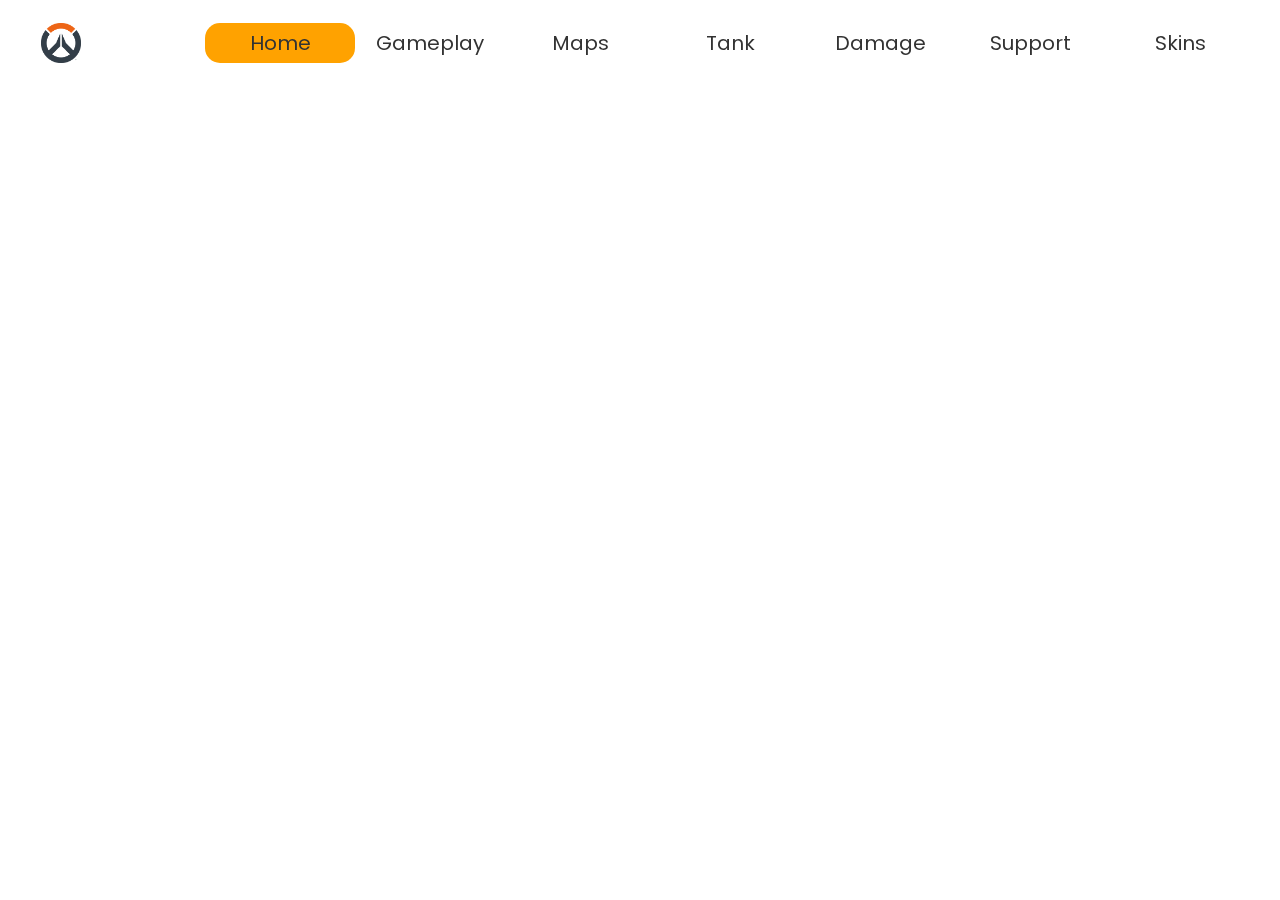
==== index.html @ ee1ab558 "body and header rework, listed DPS characters" ====
<!DOCTYPE html>
<html lang="en">
<head>
    <meta charset="UTF-8">
    <meta http-equiv="X-UA-Compatible" content="IE=edge">
    <meta name="viewport" content="width=device-width, initial-scale=1.0">
    <title>Overwatch 2</title>
    <link rel="icon" href="Overwatch_2_logo.svg.png">
    <link rel="stylesheet" href="style.css">
    <link href="https://fonts.googleapis.com/css2?family=Poppins&display=swap" rel="stylesheet">
</head>
<body>
    <div class="bg-image"></div>        
    <header>
        <ul>
            <li><a href="Skins.html">Skins</a></li>
            <li><a href="Support.html">Support</a></li>
            <li><a href="Damage.html">Damage</a></li>
            <li><a href="Tank.html">Tank</a></li>
            <li><a href="Maps.html">Maps</a></li>
            <li><a href="Gamemodes.html">Gameplay</a></li>
            <li><a href="index.html" class="active">Home</a></li>
          </ul>
          <a href="https://overwatch.blizzard.com/en-us/" target="overwatch"><img src="Overwatch_2_text_logo.svg.png" alt="" class="logo"></a>
          <a href="https://overwatch.blizzard.com/en-us/" target="overwatch"><img src="Overwatch_2_logo.svg.png" alt="" class="logo-s"></a>
    </header>


    </div>

    <div class="bg-image2"></div>
</body>
</html>
---- style.css ----
body
{
    font-size: 15pt;
    font-family: 'Poppins', sans-serif;
}

.bg-image {
    background-image: url(https://images.blz-contentstack.com/v3/assets/bltf408a0557f4e4998/blt030bf3d606661d3c/633f5be164fe5a7d4481a16c/overwatch-section1-feature1.png?width=&format=webply&dpr=2&disable=upscale&quality=80);
    filter: blur(3px);
    -webkit-filter: blur(3px);
    width: 100vw;
    height: 100vh;
    background-position: center;
    background-repeat: no-repeat;
    background-size: cover;
    top: 0;
    left: 0;
    position: fixed;
    opacity: .5;
}

#damage .bg-image, #tank .bg-image, #support .bg-image
{
    background-image: url(https://blz-contentstack-images.akamaized.net/v3/assets/blt9c12f249ac15c7ec/blt555c2f21772e37db/6306c184c9c3a611b66dd76d/1600_Silver_Background.jpg);
    z-index: 0;
    opacity: 1;
    filter: blur(0);
    -webkit-filter: blur(0);
}

#damage, #tank, #support
{
    height: 0;
}

.ch-img
{
    position: relative;
    width: 90px;
    height: 90px;
    margin: 86vh -10px -85vh 10px;
    background-color: rgba(100, 100, 100, .3);
    border-radius: 15px;
    z-index: 3;
    transition: 0.1s;
    border: 4px solid rgba(100, 100, 100, .3);
}

.ch-img:hover 
{
    transform: scale(130%);
    background-color: rgb(243, 158, 0);
    border-color: rgb(252, 192, 81);
    z-index: 4;
}

.ch-img, .description
{
    transform: translate(0%);
}

.description.last
{
    z-index: 1;
    left: 0%;
    text-align: center;
    visibility: visible;
    font-size: 2em;
    opacity: 1;
    color: #333;
    background-color: rgba(100, 100, 100, 0.15);
}

.description.last h1
{
    margin-top: 10vh;
    opacity: 1;
}

.description.last p{
    opacity: 1;
}

.description
{
    background-position: center;
    background-repeat: no-repeat;
    background-size: cover;
    z-index: 2;
    left: 0;
    position: fixed;
    top: 0vh;
    width: 0px;
    height: 0px;
    visibility: hidden;
    opacity: 0;
    transition-duration: 1s;
    height: 100vh;
    width: 100%;
    color: #FFF;
}

.description p, .description h2, .description h1
{
    opacity: 0;
    transition: .2s;
}

.ch-img:hover + .description p, .ch-img:hover + .description h2, .ch-img:hover + .description h1
{
    transition-delay: 1s;
    opacity: 1;
    transition: .5s;
    transition-delay: 0.5s;
    /* visibility: visible; */
}

.ch-img:hover + .description
{
    position: fixed;
    visibility: visible;
    opacity: 1;
}

.description .minibutton
{
    width: 20px;
}

.content
{
    margin-right: 50%;
    position: absolute;
}

header .logo
{
    float: left;
    width: 300px;
    margin-left: 30px;
    margin-top: -11px;
}

header .logo-s
{
    float: left;
    width: 0;
}

header
{
    margin: 0 1vw;
    position: fixed;
    list-style-type: none;
    overflow: hidden;
    transform: translate(0%);
    background-color: rgba(255, 255, 255, 0.7);
    height: 50px;
    width: 98vw;
    top: 2vh;
    border-radius: 30px;
    z-index: 10;
}

li
{
    display: inline;
    float: right;
    margin: 0;
}

li a
{
    display: block;
    color: #333;
    text-align: center;
    text-decoration: none;
    margin: -15px 0;
    padding: 5px 10px;
    height: 30px;
    width: 130px;
    border-radius: 15px;
}
  
li a:hover
{
    background-color: rgba(100, 100, 100, 0.5);
    text-decoration: none;
}

td img
{
    width: 100px;
    margin-top: 30px;
}

ul
{
    margin-right: 20px;
}

.active
{
    background-color: rgba(255, 162, 0, 1);
}

.active:hover
{
    background-color: rgba(159, 80, 0, 0.8);
}

h1
{
    margin: 70px 10px 10px 10px;
}

h2
{
    margin: 0 5px;
}

p
{
    margin: 0 10px 20px 10px;
}

@media screen and (max-width: 1450px)
{
    header .logo
    {
        width: 0;
    }

    header .logo-s
    {
        float: left;
        width: 40px;
        margin-left: 20px;
        margin-top: -15px;
    }
}
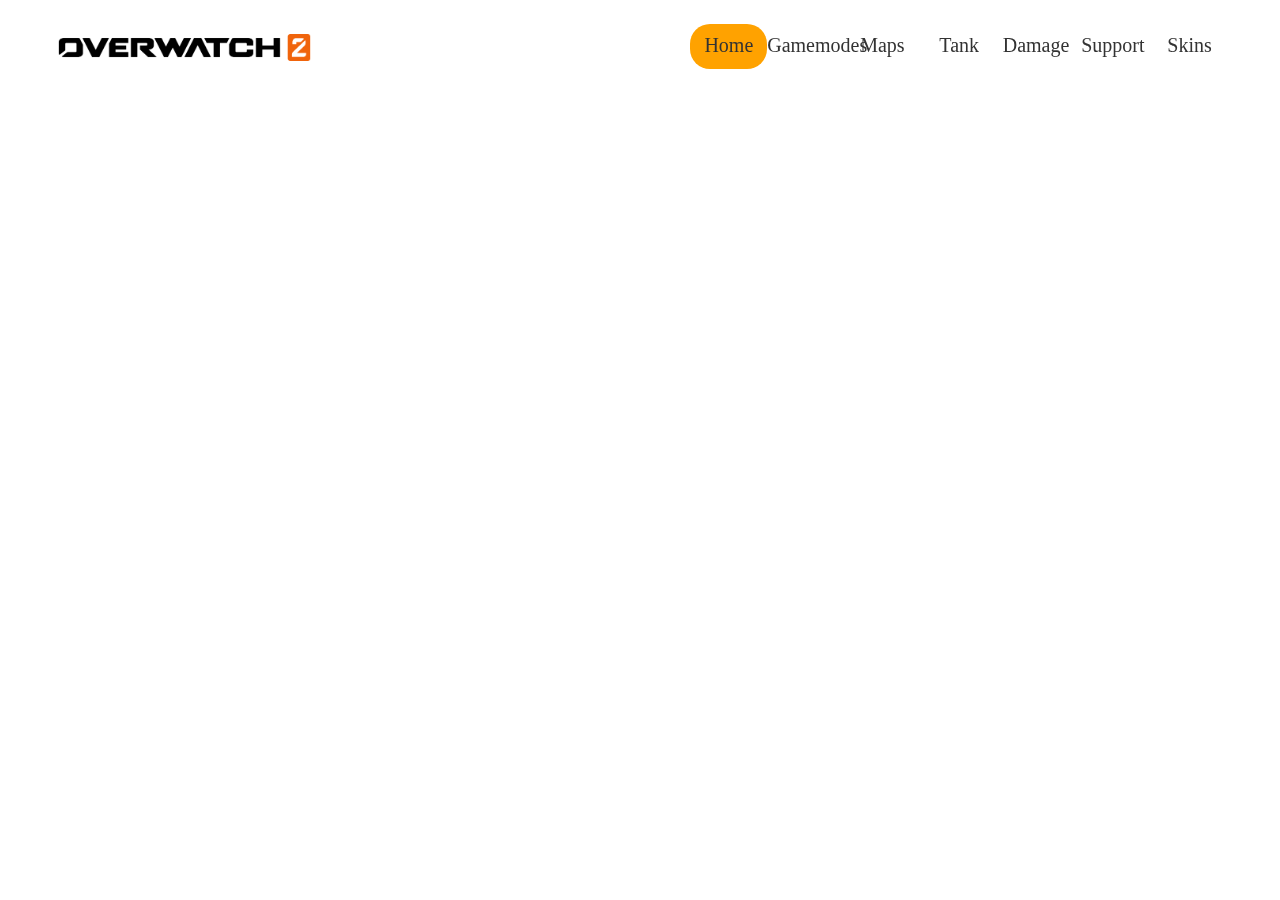
==== commit 8f860602: "support 12.07" ====
--- a/index.html
+++ b/index.html
@@ -18,14 +18,11 @@
             <li><a href="Damage.html">Damage</a></li>
             <li><a href="Tank.html">Tank</a></li>
             <li><a href="Maps.html">Maps</a></li>
-            <li><a href="Gamemodes.html">Gameplay</a></li>
+            <li><a href="Gamemodes.html">Gamemodes</a></li>
             <li><a href="index.html" class="active">Home</a></li>
           </ul>
           <a href="https://overwatch.blizzard.com/en-us/" target="overwatch"><img src="Overwatch_2_text_logo.svg.png" alt="" class="logo"></a>
-          <a href="https://overwatch.blizzard.com/en-us/" target="overwatch"><img src="Overwatch_2_logo.svg.png" alt="" class="logo-s"></a>
-    </header>
-
-
+        </header>
     </div>
 
     <div class="bg-image2"></div>
--- a/style.css
+++ b/style.css
@@ -1,15 +1,16 @@
 body
 {
     font-size: 15pt;
-    font-family: 'Poppins', sans-serif;
+    width: 95vw;
+    margin: 10vh 2.5vw;
 }
 
 .bg-image {
     background-image: url(https://images.blz-contentstack.com/v3/assets/bltf408a0557f4e4998/blt030bf3d606661d3c/633f5be164fe5a7d4481a16c/overwatch-section1-feature1.png?width=&format=webply&dpr=2&disable=upscale&quality=80);
     filter: blur(3px);
-    -webkit-filter: blur(3px);
     width: 100vw;
     height: 100vh;
+    -webkit-filter: blur(3px);
     background-position: center;
     background-repeat: no-repeat;
     background-size: cover;
@@ -19,39 +20,27 @@
     opacity: .5;
 }
 
-#damage .bg-image, #tank .bg-image, #support .bg-image
-{
-    background-image: url(https://blz-contentstack-images.akamaized.net/v3/assets/blt9c12f249ac15c7ec/blt555c2f21772e37db/6306c184c9c3a611b66dd76d/1600_Silver_Background.jpg);
-    z-index: 0;
-    opacity: 1;
-    filter: blur(0);
-    -webkit-filter: blur(0);
-}
-
-#damage, #tank, #support
-{
-    height: 0;
-}
-
 .ch-img
 {
     position: relative;
-    width: 90px;
-    height: 90px;
-    margin: 86vh -10px -85vh 10px;
+    width: 5vw;
+    height: 5vw;
+    padding: 3px;
+    margin-top: 10px;
     background-color: rgba(100, 100, 100, .3);
     border-radius: 15px;
-    z-index: 3;
+    z-index: 0;
     transition: 0.1s;
-    border: 4px solid rgba(100, 100, 100, .3);
 }
 
 .ch-img:hover 
 {
-    transform: scale(130%);
+    transform: scale(125%);
     background-color: rgb(243, 158, 0);
-    border-color: rgb(252, 192, 81);
-    z-index: 4;
+    z-index: 1;
+    padding: 0 3px;
+    border-top: 3px solid #FFF;
+    border-bottom: 3px solid #FFF;
 }
 
 .ch-img, .description
@@ -61,14 +50,15 @@
 
 .description.last
 {
-    z-index: 1;
+    z-index: 0;
     left: 0%;
     text-align: center;
+    width: 100%;
+    height: 70vh;
+    background-color: rgba(50, 50, 50, .5);
     visibility: visible;
     font-size: 2em;
     opacity: 1;
-    color: #333;
-    background-color: rgba(100, 100, 100, 0.15);
 }
 
 .description.last h1
@@ -86,24 +76,24 @@
     background-position: center;
     background-repeat: no-repeat;
     background-size: cover;
-    z-index: 2;
+    z-index: 1;
     left: 0;
     position: fixed;
-    top: 0vh;
+    top: 30vh;
     width: 0px;
     height: 0px;
     visibility: hidden;
     opacity: 0;
     transition-duration: 1s;
-    height: 100vh;
-    width: 100%;
-    color: #FFF;
+    /* text-shadow: 1px 1px 0px white; */
 }
 
 .description p, .description h2, .description h1
 {
+    margin: 15px;
     opacity: 0;
-    transition: .2s;
+    transition: .5s;
+    /* visibility: hidden; */
 }
 
 .ch-img:hover + .description p, .ch-img:hover + .description h2, .ch-img:hover + .description h1
@@ -117,8 +107,10 @@
 
 .ch-img:hover + .description
 {
-    position: fixed;
+    position: absolute;
     visibility: visible;
+    width: 100%;
+    height: 70vh;
     opacity: 1;
 }
 
@@ -127,36 +119,40 @@
     width: 20px;
 }
 
-.content
-{
-    margin-right: 50%;
-    position: absolute;
+.description .ability
+{
+    float: left;
+    width: 50px;
+}
+
+.description h2
+{
+    text-align: left;
+    float: left;
+}
+
+.description p
+{
+    clear: both;
 }
 
 header .logo
 {
     float: left;
-    width: 300px;
-    margin-left: 30px;
-    margin-top: -11px;
-}
-
-header .logo-s
-{
-    float: left;
-    width: 0;
+    height: 3vh;
+    margin-left: 2vw;
+    margin-top: -.5vh;
 }
 
 header
 {
-    margin: 0 1vw;
     position: fixed;
     list-style-type: none;
     overflow: hidden;
     transform: translate(0%);
     background-color: rgba(255, 255, 255, 0.7);
-    height: 50px;
-    width: 98vw;
+    height: 6vh;
+    width: 95vw;
     top: 2vh;
     border-radius: 30px;
     z-index: 10;
@@ -175,11 +171,11 @@
     color: #333;
     text-align: center;
     text-decoration: none;
-    margin: -15px 0;
-    padding: 5px 10px;
-    height: 30px;
-    width: 130px;
-    border-radius: 15px;
+    margin-top: -1.6vh;
+    padding: 1.2vh 0vw;
+    height: 2.6vh;
+    width: 6vw;
+    border-radius: 20px;
 }
   
 li a:hover
@@ -209,33 +205,8 @@
     background-color: rgba(159, 80, 0, 0.8);
 }
 
-h1
-{
-    margin: 70px 10px 10px 10px;
-}
-
-h2
-{
-    margin: 0 5px;
-}
-
-p
-{
-    margin: 0 10px 20px 10px;
-}
-
-@media screen and (max-width: 1450px)
-{
-    header .logo
-    {
-        width: 0;
-    }
-
-    header .logo-s
-    {
-        float: left;
-        width: 40px;
-        margin-left: 20px;
-        margin-top: -15px;
-    }
+div
+{
+    width: 95vw;
+    margin: 0 2.5vw;
 }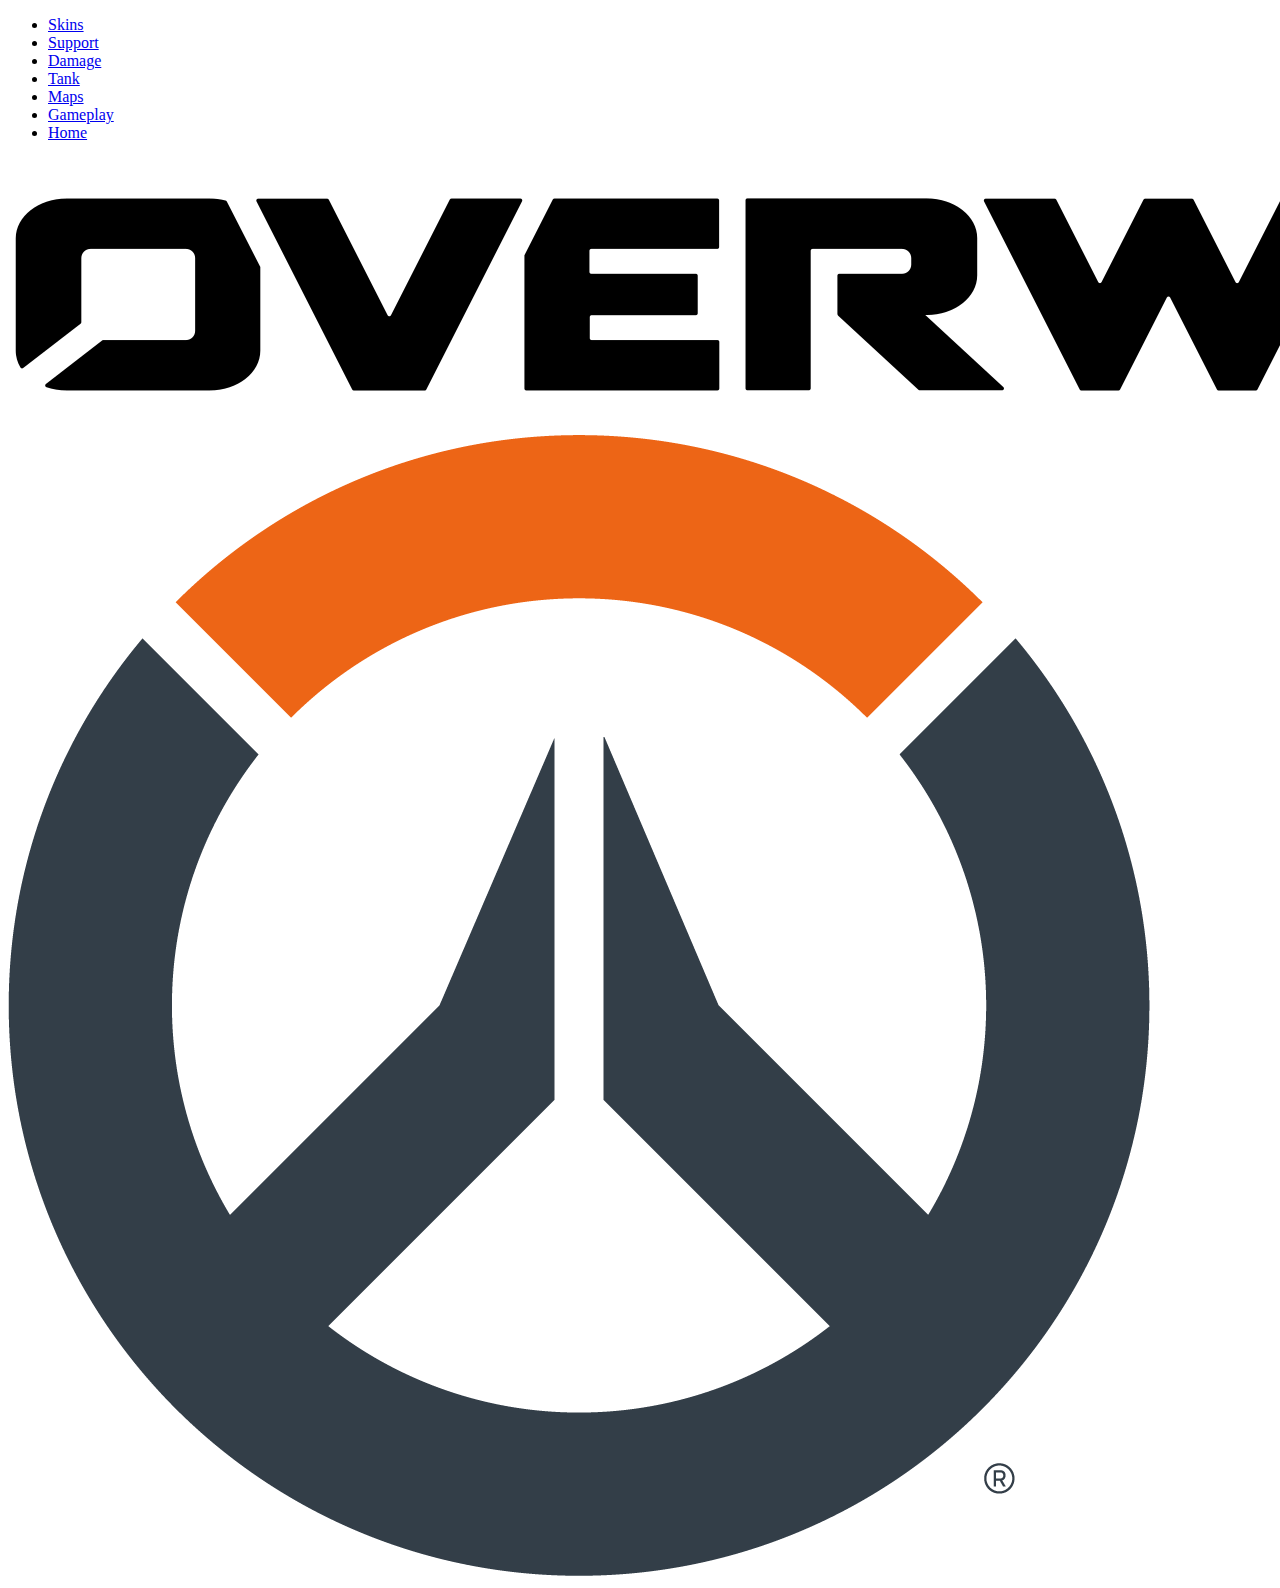
==== commit dd8fc0c4: "pullhoz" ====
--- a/index.html
+++ b/index.html
@@ -18,11 +18,14 @@
             <li><a href="Damage.html">Damage</a></li>
             <li><a href="Tank.html">Tank</a></li>
             <li><a href="Maps.html">Maps</a></li>
-            <li><a href="Gamemodes.html">Gamemodes</a></li>
+            <li><a href="Gameplay.html">Gameplay</a></li>
             <li><a href="index.html" class="active">Home</a></li>
           </ul>
           <a href="https://overwatch.blizzard.com/en-us/" target="overwatch"><img src="Overwatch_2_text_logo.svg.png" alt="" class="logo"></a>
-        </header>
+          <a href="https://overwatch.blizzard.com/en-us/" target="overwatch"><img src="Overwatch_2_logo.svg.png" alt="" class="logo-s"></a>
+    </header>
+
+
     </div>
 
     <div class="bg-image2"></div>
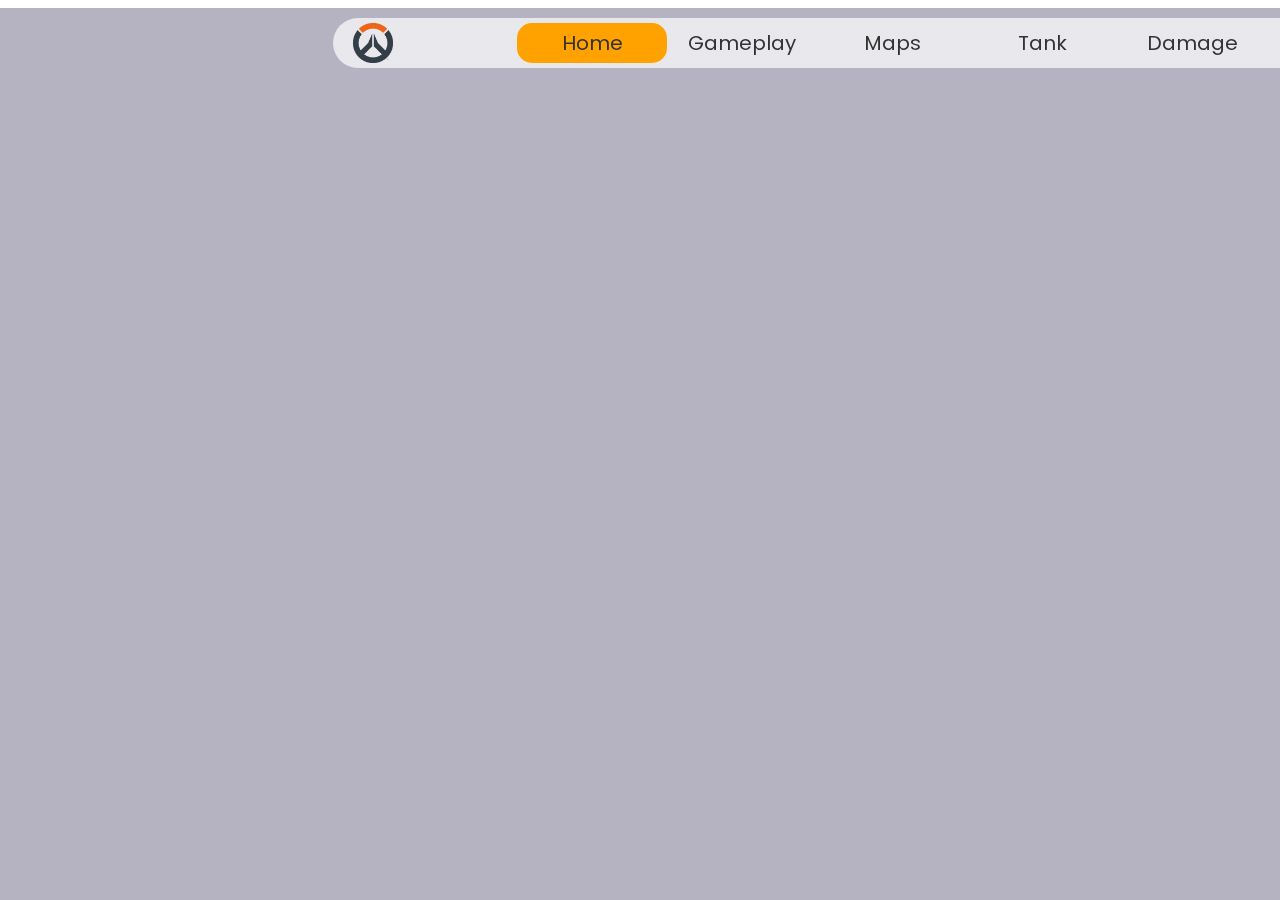
==== commit e8c66e35: "video bg test" ====
--- a/index.html
+++ b/index.html
@@ -10,7 +10,12 @@
     <link href="https://fonts.googleapis.com/css2?family=Poppins&display=swap" rel="stylesheet">
 </head>
 <body>
-    <div class="bg-image"></div>        
+
+<div class="video-bg">       
+    <video autoplay loop muted plays- inline>
+        <source src="bg-video.mp4" type="video/mp4">
+    </video>
+    
     <header>
         <ul>
             <li><a href="Skins.html">Skins</a></li>
@@ -25,9 +30,13 @@
           <a href="https://overwatch.blizzard.com/en-us/" target="overwatch"><img src="Overwatch_2_logo.svg.png" alt="" class="logo-s"></a>
     </header>
 
+<!-- 
+    <img src="https://blz-contentstack-images.akamaized.net/v3/assets/blt9c12f249ac15c7ec/bltbcf2689c29fa39eb/622906a991f4232f0085d3cc/Masthead_Overwatch2_Logo.png" alt="Overwatch 2"> -->
 
-    </div>
 
-    <div class="bg-image2"></div>
+</div>
+
+
+
 </body>
 </html>--- a/style.css
+++ b/style.css
@@ -0,0 +1,268 @@
+body
+{
+    font-size: 15pt;
+    font-family: 'Poppins', sans-serif;
+}
+
+.bg-image {
+    background-image: url(https://images.blz-contentstack.com/v3/assets/bltf408a0557f4e4998/blt030bf3d606661d3c/633f5be164fe5a7d4481a16c/overwatch-section1-feature1.png?width=&format=webply&dpr=2&disable=upscale&quality=80);
+    filter: blur(3px);
+    -webkit-filter: blur(3px);
+    width: 100vw;
+    height: 100vh;
+    background-position: center;
+    background-repeat: no-repeat;
+    background-size: cover;
+    top: 0;
+    left: 0;
+    position: fixed;
+    opacity: .5;
+}
+
+.video-bg
+{
+    height: 100vh;
+    background-image: linear-gradient(rgba(12,3,51,0.3),rgba(12,3,51,0.3));
+    position: fixed;
+    display: flex;
+    align-items: center;
+    justify-content: center;
+    margin-left: -8px;
+    opacity: 1;
+}
+
+.video-bg video
+{
+    height: 1080px;
+    width: 1920px;
+}
+
+#tank section
+{
+    margin: 0 370px;
+}
+
+#damage .bg-image, #tank .bg-image, #support .bg-image
+{
+    background-image: url(https://blz-contentstack-images.akamaized.net/v3/assets/blt9c12f249ac15c7ec/blt555c2f21772e37db/6306c184c9c3a611b66dd76d/1600_Silver_Background.jpg);
+    z-index: 0;
+    opacity: 1;
+    filter: blur(0);
+    -webkit-filter: blur(0);
+}
+
+#damage, #tank, #support
+{
+    height: 0;
+}
+
+.ch-img
+{
+    position: relative;
+    width: 90px;
+    height: 90px;
+    margin: 86vh -10px -85vh 10px;
+    background-color: rgba(100, 100, 100, .3);
+    border-radius: 15px;
+    z-index: 3;
+    transition: 0.1s;
+    border: 4px solid rgba(100, 100, 100, .3);
+}
+
+.ch-img:hover 
+{
+    transform: scale(130%);
+    background-color: rgb(243, 158, 0);
+    border-color: rgb(252, 192, 81);
+    z-index: 4;
+}
+
+.description.last
+{
+    z-index: 1;
+    left: 0%;
+    text-align: center;
+    visibility: visible;
+    font-size: 2em;
+    opacity: 1;
+    color: #333;
+    background-color: rgba(100, 100, 100, 0.15);
+}
+
+.description.last h1
+{
+    margin-top: 10vh;
+    opacity: 1;
+}
+
+.description.last p{
+    opacity: 1;
+}
+
+.description
+{
+    background-position: center;
+    background-repeat: no-repeat;
+    background-size: cover;
+    z-index: 2;
+    left: 0;
+    position: fixed;
+    top: 0vh;
+    width: 0px;
+    height: 0px;
+    visibility: hidden;
+    opacity: 0;
+    transition-duration: 1s;
+    height: 100vh;
+    width: 100%;
+    color: #FFF;
+}
+
+.description p, .description h3, .description h2, .description h1
+{
+    opacity: 0;
+    transition: .2s;
+}
+
+.ch-img:hover + .description p, .ch-img:hover + .description h2, .ch-img:hover + .description h1, .ch-img:hover + .description h3
+{
+    transition-delay: 1s;
+    opacity: 1;
+    transition: .5s;
+    transition-delay: 0.5s;
+    /* visibility: visible; */
+}
+
+.ch-img:hover + .description
+{
+    position: fixed;
+    visibility: visible;
+    opacity: 1;
+}
+
+.description .minibutton
+{
+    width: 20px;
+}
+
+.content
+{
+    margin-right: 35%;
+    position: absolute;
+}
+
+header .logo
+{
+    float: left;
+    width: 300px;
+    margin-left: 30px;
+    margin-top: -11px;
+}
+
+header .logo-s
+{
+    float: left;
+    width: 0;
+}
+
+header
+{
+    margin: 0 1vw;
+    position: fixed;
+    list-style-type: none;
+    overflow: hidden;
+    background-color: rgba(255, 255, 255, 0.7);
+    height: 50px;
+    width: 98vw;
+    top: 2vh;
+    border-radius: 30px;
+    z-index: 10;
+}
+
+li
+{
+    display: inline;
+    float: right;
+    margin: 0;
+}
+
+li a
+{
+    display: block;
+    color: #333;
+    text-align: center;
+    text-decoration: none;
+    margin: -15px 0;
+    padding: 5px 10px;
+    height: 30px;
+    width: 130px;
+    border-radius: 15px;
+}
+  
+li a:hover
+{
+    background-color: rgba(100, 100, 100, 0.5);
+    text-decoration: none;
+}
+
+td img
+{
+    width: 100px;
+    margin-top: 30px;
+}
+
+ul
+{
+    margin-right: 20px;
+}
+
+.active
+{
+    background-color: rgba(255, 162, 0, 1);
+}
+
+.active:hover
+{
+    background-color: rgba(159, 80, 0, 0.8);
+}
+
+.description h1
+{
+    margin: 70px 10px 10px 10px;
+    font-size: 2.5em;
+    color: orangered;
+}
+
+.description h2
+{
+    margin: 10px 15px;
+    color: orange;
+    font-size: 2em;
+}
+
+.description h3
+{
+    margin: 0 20px;
+    font-size: 1.5em;
+}
+
+.description p
+{
+    margin: 0 10px 20px 30px;
+}
+
+@media screen and (max-width: 1450px)
+{
+    header .logo
+    {
+        width: 0;
+    }
+
+    header .logo-s
+    {
+        float: left;
+        width: 40px;
+        margin-left: 20px;
+        margin-top: -15px;
+    }
+}
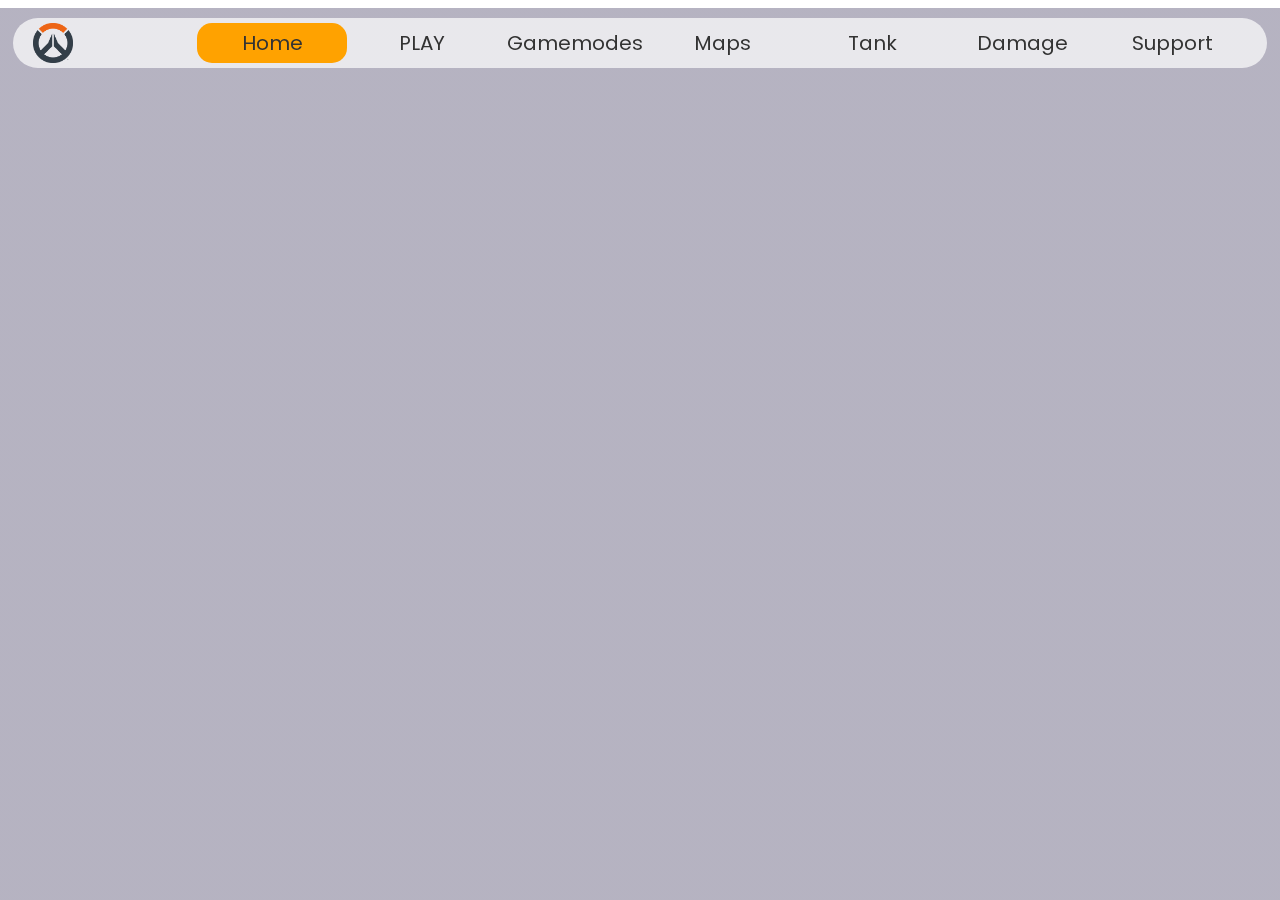
==== commit 638c17e4: "Gameplay -> Gamemodes; PLAY unranked, competitive" ====
--- a/index.html
+++ b/index.html
@@ -18,12 +18,12 @@
     
     <header>
         <ul>
-            <li><a href="Skins.html">Skins</a></li>
             <li><a href="Support.html">Support</a></li>
             <li><a href="Damage.html">Damage</a></li>
             <li><a href="Tank.html">Tank</a></li>
             <li><a href="Maps.html">Maps</a></li>
-            <li><a href="Gameplay.html">Gameplay</a></li>
+            <li><a href="Gamemodes.html">Gamemodes</a></li>
+            <li><a href="PLAY.html">PLAY</a></li>
             <li><a href="index.html" class="active">Home</a></li>
           </ul>
           <a href="https://overwatch.blizzard.com/en-us/" target="overwatch"><img src="Overwatch_2_text_logo.svg.png" alt="" class="logo"></a>
--- a/style.css
+++ b/style.css
@@ -1,4 +1,4 @@
-body
+html, body
 {
     font-size: 15pt;
     font-family: 'Poppins', sans-serif;
@@ -17,6 +17,7 @@
     left: 0;
     position: fixed;
     opacity: .5;
+    z-index: -5;
 }
 
 .video-bg
@@ -51,22 +52,31 @@
     -webkit-filter: blur(0);
 }
 
-#damage, #tank, #support
-{
-    height: 0;
-}
-
 .ch-img
 {
     position: relative;
     width: 90px;
     height: 90px;
-    margin: 86vh -10px -85vh 10px;
     background-color: rgba(100, 100, 100, .3);
     border-radius: 15px;
     z-index: 3;
     transition: 0.1s;
     border: 4px solid rgba(100, 100, 100, .3);
+}
+
+#damage .ch-img
+{
+    margin: 86vh -70px -85vh 70px;
+}
+
+#support .ch-img
+{
+    margin: 86vh -520px -85vh 520px;
+}
+
+#tank .ch-img
+{
+    margin: 86vh -520px -85vh 520px;
 }
 
 .ch-img:hover 
@@ -167,26 +177,26 @@
 
 header
 {
-    margin: 0 1vw;
     position: fixed;
     list-style-type: none;
     overflow: hidden;
     background-color: rgba(255, 255, 255, 0.7);
     height: 50px;
-    width: 98vw;
+    width: 98%;
     top: 2vh;
+    left: 1%;
     border-radius: 30px;
     z-index: 10;
 }
 
-li
+header li
 {
     display: inline;
     float: right;
     margin: 0;
 }
 
-li a
+header li a
 {
     display: block;
     color: #333;
@@ -199,7 +209,7 @@
     border-radius: 15px;
 }
   
-li a:hover
+header li a:hover
 {
     background-color: rgba(100, 100, 100, 0.5);
     text-decoration: none;
@@ -211,7 +221,7 @@
     margin-top: 30px;
 }
 
-ul
+header ul
 {
     margin-right: 20px;
 }
@@ -242,13 +252,117 @@
 
 .description h3
 {
-    margin: 0 20px;
+    margin: 10px 10px 0 20px;
     font-size: 1.5em;
 }
 
 .description p
 {
     margin: 0 10px 20px 30px;
+}
+
+/* Gamemodes */
+#gamemodes
+{
+    margin: 0;
+    color: white;
+}
+
+#gamemodes table
+{
+    margin: 150px 200px 150px 200px;
+    opacity: 1;    
+    position: relative;
+    border-collapse: collapse;
+}
+
+
+#gamemodes h2
+{
+    text-align: center;
+}
+
+.title
+{
+    width: 270px;
+    margin: 0px auto;
+    position: relative;
+    z-index: 5;
+    border: 15px solid rgb(255, 89, 0);
+    border-radius: 20%;
+    border-style: outset;
+    text-align: center;
+    background-color: rgba(100, 100, 100, 0.7);
+}
+
+.push_bg>div{
+    padding-top: 300px;
+}
+
+#gamemodes iframe
+{
+    padding: 0 10px;
+    height: 25vw;
+    width: 50vw;
+}
+
+.text
+{
+    border: 15px solid rgb(255, 89, 0);
+    border-radius: 20%;
+    border-style: outset;
+    text-align: center;
+    background-color: rgba(100, 100, 100, 0.7);
+}
+
+.push_bg, .control_bg, .escort_bg, .hybrid_bg, .ctf_bg, .elimination_bg, .deathmatch_bg, .team_deathmatch_bg
+{
+    width: 100%;
+    height: 80%;
+    background-position: center;
+    background-repeat: no-repeat;
+    background-size: cover;
+    padding: 30px 0 200px 0;
+    margin-top: -200px;
+}
+
+.push_bg
+{
+    background-image: linear-gradient(to bottom, rgba(255, 255, 255, 0.3), rgba(255, 255, 255, 0.3)), url(https://cdn1.dotesports.com/wp-content/uploads/2021/06/04023112/OW2_Blizzcon_2019_Screenshot_Push_Gameplay_01.jpg);
+}
+.control_bg
+{
+    background-image: linear-gradient(to bottom, rgba(255, 255, 255, 0.3), rgba(255, 255, 255, 0.3)), url(https://primagames.com/wp-content/uploads/2022/10/Best-Controller-Settings-for-Overwatch-2-Settings-Guide.jpg?fit=1200%2C675);
+}
+
+.escort_bg
+{
+    background-image: linear-gradient(to bottom, rgba(255, 255, 255, 0.3), rgba(255, 255, 255, 0.3)), url(https://oyster.ignimgs.com/mediawiki/apis.ign.com/overwatch-2/0/0e/OW2_Hybrid.jpg?width=1280);
+}
+
+.hybrid_bg
+{
+    background-image: linear-gradient(to bottom, rgba(255, 255, 255, 0.3), rgba(255, 255, 255, 0.3)), url(https://oyster.ignimgs.com/mediawiki/apis.ign.com/overwatch-2/0/0e/OW2_Hybrid.jpg?width=1280);
+}
+
+.ctf_bg
+{
+    background-image: linear-gradient(to bottom, rgba(255, 255, 255, 0.3), rgba(255, 255, 255, 0.3)), url(https://cdn.mos.cms.futurecdn.net/6Y3b326hAC2BTcE8gLBMxa.jpg);
+}
+
+.elimination_bg
+{
+    background-image: linear-gradient(to bottom, rgba(255, 255, 255, 0.3), rgba(255, 255, 255, 0.3)), url(https://d.newsweek.com/en/full/2128066/overwatch-2-doomfist-pharah-batiste-winston.png);
+}
+
+.deathmatch_bg
+{
+    background-image: linear-gradient(to bottom, rgba(255, 255, 255, 0.3), rgba(255, 255, 255, 0.3)), url(https://d.newsweek.com/en/full/2128066/overwatch-2-doomfist-pharah-batiste-winston.png);
+}
+
+.team_deathmatch_bg
+{
+    background-image: linear-gradient(to bottom, rgba(255, 255, 255, 0.3), rgba(255, 255, 255, 0.3)), url(https://www.theloadout.com/wp-content/sites/theloadout/2022/10/overwatch-2-game-modes-team-deathmatch.jpg);
 }
 
 @media screen and (max-width: 1450px)
@@ -265,4 +379,4 @@
         margin-left: 20px;
         margin-top: -15px;
     }
-}
+}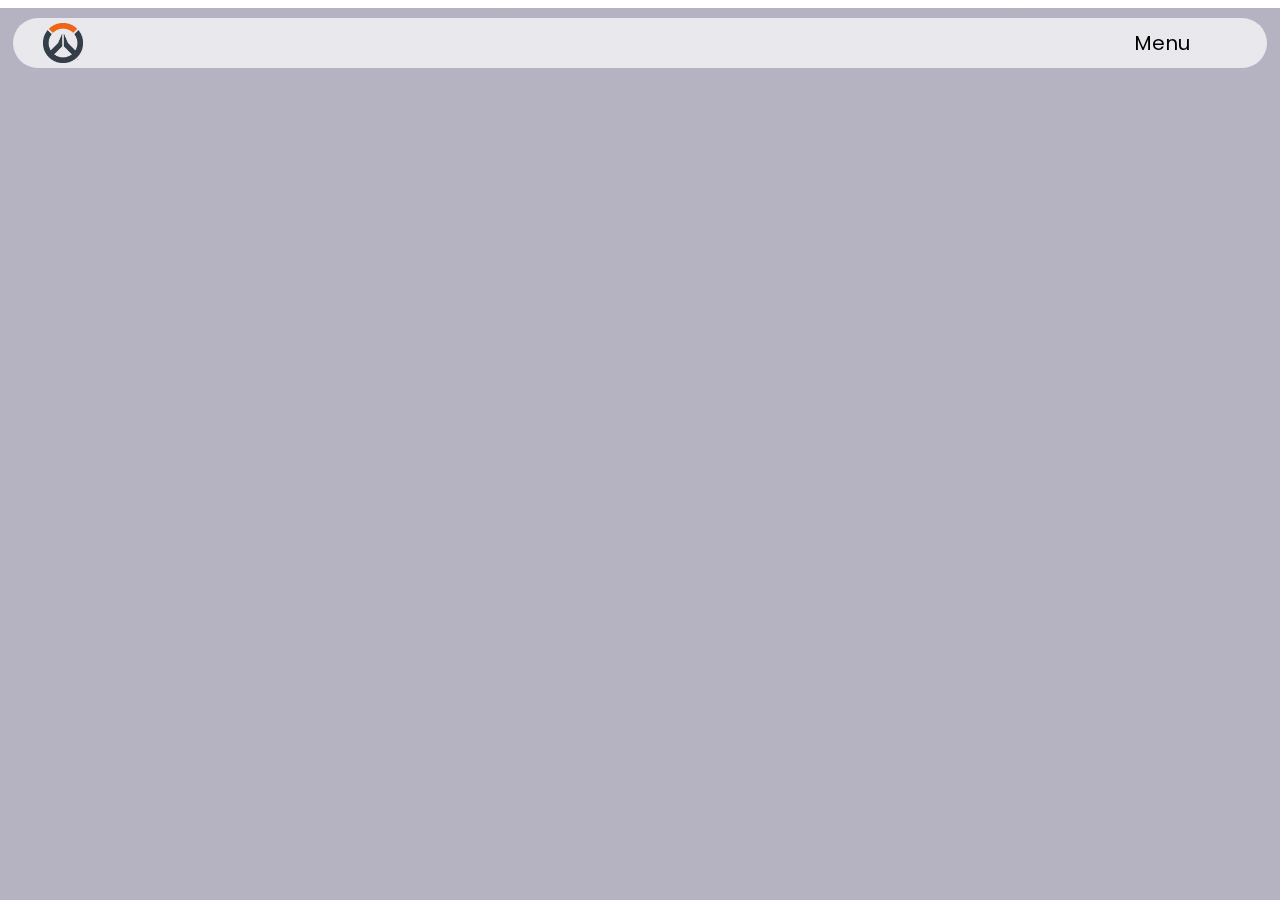
==== commit 0f616a73: "header redesign, some fixes, responsiveness" ====
--- a/index.html
+++ b/index.html
@@ -15,26 +15,27 @@
     <video autoplay loop muted plays- inline>
         <source src="bg-video.mp4" type="video/mp4">
     </video>
-    
-    <header>
-        <ul>
-            <li><a href="Support.html">Support</a></li>
-            <li><a href="Damage.html">Damage</a></li>
-            <li><a href="Tank.html">Tank</a></li>
-            <li><a href="Maps.html">Maps</a></li>
-            <li><a href="Gamemodes.html">Gamemodes</a></li>
-            <li><a href="PLAY.html">PLAY</a></li>
-            <li><a href="index.html" class="active">Home</a></li>
-          </ul>
-          <a href="https://overwatch.blizzard.com/en-us/" target="overwatch"><img src="Overwatch_2_text_logo.svg.png" alt="" class="logo"></a>
-          <a href="https://overwatch.blizzard.com/en-us/" target="overwatch"><img src="Overwatch_2_logo.svg.png" alt="" class="logo-s"></a>
-    </header>
+</div>
+ 
+<div class="header">
+    <div class="dropdown">
+        <span>Menu</span>
+        <a class="dropdown-content" href="Support.html">Support</a>
+        <a class="dropdown-content" href="Damage.html">Damage</a>
+        <a class="dropdown-content" href="Tank.html">Tank</a>
+        <a class="dropdown-content" href="Maps.html">Maps</a>
+        <a class="dropdown-content" href="Gamemodes.html">Gamemodes</a>
+        <a class="dropdown-content" href="PLAY.html">PLAY</a>
+        <a class="dropdown-content active" href="index.html">Home</a>
+    </div>
+    <a href="https://overwatch.blizzard.com/en-us/" target="overwatch"><img src="Overwatch_2_text_logo.svg.png" alt="" class="logo"></a>
+    <a href="https://overwatch.blizzard.com/en-us/" target="overwatch"><img src="Overwatch_2_logo.svg.png" alt="" class="logo-s"></a>
+</div class="header">
 
 <!-- 
     <img src="https://blz-contentstack-images.akamaized.net/v3/assets/blt9c12f249ac15c7ec/bltbcf2689c29fa39eb/622906a991f4232f0085d3cc/Masthead_Overwatch2_Logo.png" alt="Overwatch 2"> -->
 
 
-</div>
 
 
 
--- a/style.css
+++ b/style.css
@@ -4,8 +4,12 @@
     font-family: 'Poppins', sans-serif;
 }
 
+.header span
+{
+    display: none;
+}
+
 .bg-image {
-    background-image: url(https://images.blz-contentstack.com/v3/assets/bltf408a0557f4e4998/blt030bf3d606661d3c/633f5be164fe5a7d4481a16c/overwatch-section1-feature1.png?width=&format=webply&dpr=2&disable=upscale&quality=80);
     filter: blur(3px);
     -webkit-filter: blur(3px);
     width: 100vw;
@@ -20,6 +24,15 @@
     z-index: -5;
 }
 
+#PLAY .bg-image, #gamemodes .bg-image
+{
+    background-position: center;
+    background-repeat: no-repeat;
+    z-index: -1;
+    position: absolute;
+    width: 100%;
+}
+
 .video-bg
 {
     height: 100vh;
@@ -38,11 +51,6 @@
     width: 1920px;
 }
 
-#tank section
-{
-    margin: 0 370px;
-}
-
 #damage .bg-image, #tank .bg-image, #support .bg-image
 {
     background-image: url(https://blz-contentstack-images.akamaized.net/v3/assets/blt9c12f249ac15c7ec/blt555c2f21772e37db/6306c184c9c3a611b66dd76d/1600_Silver_Background.jpg);
@@ -66,17 +74,17 @@
 
 #damage .ch-img
 {
-    margin: 86vh -70px -85vh 70px;
+    margin: calc(1200px - 19vw) -4vw calc(-1200px - -18.5vw) 4vw;
 }
 
 #support .ch-img
 {
-    margin: 86vh -520px -85vh 520px;
+    margin: calc(1200px - 19vw) -28vw calc(-1200px - -18.5vw) 28vw;
 }
 
 #tank .ch-img
 {
-    margin: 86vh -520px -85vh 520px;
+    margin: calc(1200px - 19vw) -21vw calc(-1200px - -18.5vw) 21vw;
 }
 
 .ch-img:hover 
@@ -161,25 +169,25 @@
     position: absolute;
 }
 
-header .logo
+.header .logo
 {
     float: left;
-    width: 300px;
+    height: 35px;
     margin-left: 30px;
-    margin-top: -11px;
-}
-
-header .logo-s
+    margin-top: 7.5px;
+}
+
+.header .logo-s
 {
     float: left;
     width: 0;
-}
-
-header
+    margin-left: 0px;
+}
+
+.header
 {
     position: fixed;
-    list-style-type: none;
-    overflow: hidden;
+    /* overflow: hidden; */
     background-color: rgba(255, 255, 255, 0.7);
     height: 50px;
     width: 98%;
@@ -189,27 +197,27 @@
     z-index: 10;
 }
 
-header li
-{
-    display: inline;
+.header a
+{
+    float: left;
+    margin-left: -10px;
+}
+
+.header .dropdown-content
+{
     float: right;
-    margin: 0;
-}
-
-header li a
-{
     display: block;
     color: #333;
     text-align: center;
     text-decoration: none;
-    margin: -15px 0;
-    padding: 5px 10px;
+    padding: 8px 10px;
+    margin: 2px 10px 2px -10px;
     height: 30px;
     width: 130px;
     border-radius: 15px;
 }
   
-header li a:hover
+.header .dropdown-content:hover
 {
     background-color: rgba(100, 100, 100, 0.5);
     text-decoration: none;
@@ -219,11 +227,6 @@
 {
     width: 100px;
     margin-top: 30px;
-}
-
-header ul
-{
-    margin-right: 20px;
 }
 
 .active
@@ -270,12 +273,25 @@
 
 #gamemodes table
 {
-    margin: 150px 200px 150px 200px;
+    margin: 150px 200px;
     opacity: 1;    
     position: relative;
     border-collapse: collapse;
 }
 
+.text.floatl, iframe.floatl
+{
+    float: left;
+    margin-left: 11.5vw;
+    margin-right: -12vw;
+}
+
+.text.floatr, iframe.floatr
+{
+    float: right;
+    margin-right: 11.5vw;
+    margin-left: -12vw;
+}
 
 #gamemodes h2
 {
@@ -285,7 +301,7 @@
 .title
 {
     width: 270px;
-    margin: 0px auto;
+    margin: 100px auto;
     position: relative;
     z-index: 5;
     border: 15px solid rgb(255, 89, 0);
@@ -293,90 +309,317 @@
     border-style: outset;
     text-align: center;
     background-color: rgba(100, 100, 100, 0.7);
-}
-
-.push_bg>div{
+    margin-bottom: -20px;
+}
+
+.push_bg > div{
     padding-top: 300px;
 }
 
 #gamemodes iframe
 {
     padding: 0 10px;
-    height: 25vw;
-    width: 50vw;
-}
+    height: 27vw;
+    width: 48vw;
+}
+
 
 .text
 {
+    width: 27vw;
     border: 15px solid rgb(255, 89, 0);
     border-radius: 20%;
     border-style: outset;
     text-align: center;
     background-color: rgba(100, 100, 100, 0.7);
-}
-
-.push_bg, .control_bg, .escort_bg, .hybrid_bg, .ctf_bg, .elimination_bg, .deathmatch_bg, .team_deathmatch_bg
-{
+    margin-top: 50px;
+}
+
+.gamemodecontent
+{
+    min-height: 1000px;
+    position: relative;
+    margin-bottom: 85px;
+}
+
+.gamemodecontent .bg-image
+{
+    height: 1085px;
+}
+
+.szexpéter
+{
+    padding-top: 200px;
+}
+
+
+/* PLAY */
+#PLAY
+{
+    margin: 0;
+}
+
+#PLAY .bg-image
+{
+    height: calc(2000px - 48.9vw);
+}
+
+#PLAY .mode
+{
+    height: calc(2000px - 50vw);
     width: 100%;
-    height: 80%;
-    background-position: center;
+    z-index: 0;
+    position: relative;
+    padding-top: 20px;
+    /* margin-bottom: 55px; */
+}
+
+#PLAY h1
+{
+    margin: 100px 0 -10px 10px;
+}
+
+#PLAY h2
+{
+    margin: 20px 0 -10px 15px;
+}
+
+#PLAY .mode li
+{
+    margin-top: 10px;
+}
+
+#PLAY p
+{
+    margin-left: 20px;
+}
+
+#PLAY table
+{
+    margin-top: 50px;
+    border: 1px solid black;
+    border-collapse: collapse;
+    width: 1000px;
+    margin: 50px auto;
+    background-color: rgba(0,0,0,0.3);
+}
+
+.resp-table
+{
+    overflow-x: auto;
+}
+
+#PLAY td
+{
+    width: 200px;
+    border-bottom: 1px solid black;
+    text-align: center;
+}
+
+#PLAY th
+{
+    width: 200px;
+    border: 1px solid black;
+}
+
+#PLAY td img
+{
+    margin-top: 10px;
+    width: 100px;
+}
+
+#unranked .bg-image
+{
+    background-image: url(Unranked.PNG);
+    opacity: 0.4;
+}
+
+#competitive .bg-image
+{
+    background-image: url(Competitive.PNG);
+    opacity: 0.5;
+}
+
+#arcade .bg-image
+{
+    background-image: url(overwatch-2-premium.webp);
+    opacity: 0.6;
+}
+
+#arcade
+{
+    /* text-align: center; */
+    font-size: 20pt;
+}
+
+#arcade ul
+{
+    list-style: none;
+}
+
+#arcade li
+{
+    /* width: 50vw; */
+    margin: 20px 0;
+}
+
+#arcade a
+{
+    text-decoration: none;
+    color: #000;
+}
+
+#arcade li:hover
+{
+    transform: scale(130%);
+    margin-left: 10.5vw;
+    /* margin-right: -12.5vw; */
+    width: 70vw;
+}
+
+/* #maps div
+{
+    height: 1080px;
+    width: 100%;
+    margin-left: -.39vw;
     background-repeat: no-repeat;
     background-size: cover;
-    padding: 30px 0 200px 0;
-    margin-top: -200px;
-}
-
-.push_bg
-{
-    background-image: linear-gradient(to bottom, rgba(255, 255, 255, 0.3), rgba(255, 255, 255, 0.3)), url(https://cdn1.dotesports.com/wp-content/uploads/2021/06/04023112/OW2_Blizzcon_2019_Screenshot_Push_Gameplay_01.jpg);
-}
-.control_bg
-{
-    background-image: linear-gradient(to bottom, rgba(255, 255, 255, 0.3), rgba(255, 255, 255, 0.3)), url(https://primagames.com/wp-content/uploads/2022/10/Best-Controller-Settings-for-Overwatch-2-Settings-Guide.jpg?fit=1200%2C675);
-}
-
-.escort_bg
-{
-    background-image: linear-gradient(to bottom, rgba(255, 255, 255, 0.3), rgba(255, 255, 255, 0.3)), url(https://oyster.ignimgs.com/mediawiki/apis.ign.com/overwatch-2/0/0e/OW2_Hybrid.jpg?width=1280);
-}
-
-.hybrid_bg
-{
-    background-image: linear-gradient(to bottom, rgba(255, 255, 255, 0.3), rgba(255, 255, 255, 0.3)), url(https://oyster.ignimgs.com/mediawiki/apis.ign.com/overwatch-2/0/0e/OW2_Hybrid.jpg?width=1280);
-}
-
-.ctf_bg
-{
-    background-image: linear-gradient(to bottom, rgba(255, 255, 255, 0.3), rgba(255, 255, 255, 0.3)), url(https://cdn.mos.cms.futurecdn.net/6Y3b326hAC2BTcE8gLBMxa.jpg);
-}
-
-.elimination_bg
-{
-    background-image: linear-gradient(to bottom, rgba(255, 255, 255, 0.3), rgba(255, 255, 255, 0.3)), url(https://d.newsweek.com/en/full/2128066/overwatch-2-doomfist-pharah-batiste-winston.png);
-}
-
-.deathmatch_bg
-{
-    background-image: linear-gradient(to bottom, rgba(255, 255, 255, 0.3), rgba(255, 255, 255, 0.3)), url(https://d.newsweek.com/en/full/2128066/overwatch-2-doomfist-pharah-batiste-winston.png);
-}
-
-.team_deathmatch_bg
-{
-    background-image: linear-gradient(to bottom, rgba(255, 255, 255, 0.3), rgba(255, 255, 255, 0.3)), url(https://www.theloadout.com/wp-content/sites/theloadout/2022/10/overwatch-2-game-modes-team-deathmatch.jpg);
-}
+} */
 
 @media screen and (max-width: 1450px)
 {
-    header .logo
+    .header .logo
     {
         width: 0;
     }
 
-    header .logo-s
+    .header .logo-s
     {
         float: left;
         width: 40px;
         margin-left: 20px;
-        margin-top: -15px;
+        margin-top: 5px;
+    }
+
+    .header span
+    {
+        display: block;
+        /* width: ; */
+    }
+
+    .header .dropdown
+    {
+        float: right;
+        color: #000;
+        width: 130px;
+        margin: 2px 30px;
+        padding: 8px 10px;
+        height: 30px;
+        /* padding-top: 15px; */
+        border-radius: 15px;
+        text-align: center;
+        position: relative;
+    }
+
+    .header .dropdown:hover
+    {
+        background-color: rgba(100, 100, 100, 0.4);
+    }
+      
+    .header .dropdown-content
+    {
+        display: none;
+        position: relative;
+        background-color: #f9f9f9;
+        min-width: 130px;
+        box-shadow: 0px 8px 25px 0px rgba(0,0,0,0.5);
+        z-index: 10;
+        border-radius: 0;
+        margin: 0;
+        margin: 7px -10px -7px 0;
+    }
+
+    .header .dropdown-content:hover
+    {
+        background-color: rgba(150, 150, 150, .9);
+    }
+    
+    .header .dropdown:hover .dropdown-content
+    {
+        display: block;
+    }
+
+    .dropdown-content.active
+    {
+        background-color: rgba(255, 162, 0, 1);
+    }
+
+    .dropdown-content.active:hover
+    {
+        background-color: rgba(159, 80, 0, 0.8);
+    }
+
+    #support .ch-img
+    {
+        margin: calc(1200px - 19vw) -4vw calc(-1200px - -18vw) 4vw;
+    }
+
+    #tank .ch-img
+    {
+        margin: calc(1200px - 19vw) -4vw calc(-1200px - -18vw) 4vw;
+    }
+}
+
+@media screen and (max-width: 900px)
+{
+    body
+    {
+        font-size: 11pt;
+    }
+
+    .content
+    {
+        margin-right: 0;
+    }
+
+    .header .dropdown
+    {
+        font-size: 15pt;
+    }
+
+    .gamemodecontent
+    {
+        /* height: 900px; */
+        margin-bottom: 0;
+        padding-bottom: 0px;
+    }
+
+    #gamemodes .bg-image
+    {
+        height: 1000px;
+    }
+
+    #gamemodes iframe
+    {
+        width: 96vw;
+        height: 54vw;
+        margin: 2vw -0.5vw;
+    }
+
+    #gamemodes .text
+    {
+        width: 96vw;
+        margin: -150px 0.2vw 0 0.2vw;
+        border-width: 7px;
+    }
+
+    #PLAY .mode
+    {
+        height: calc(1700px - 50vw);
+    }
+
+    #PLAY .bg-image
+    {
+        height: calc(1700px - 44.5vw);
     }
 }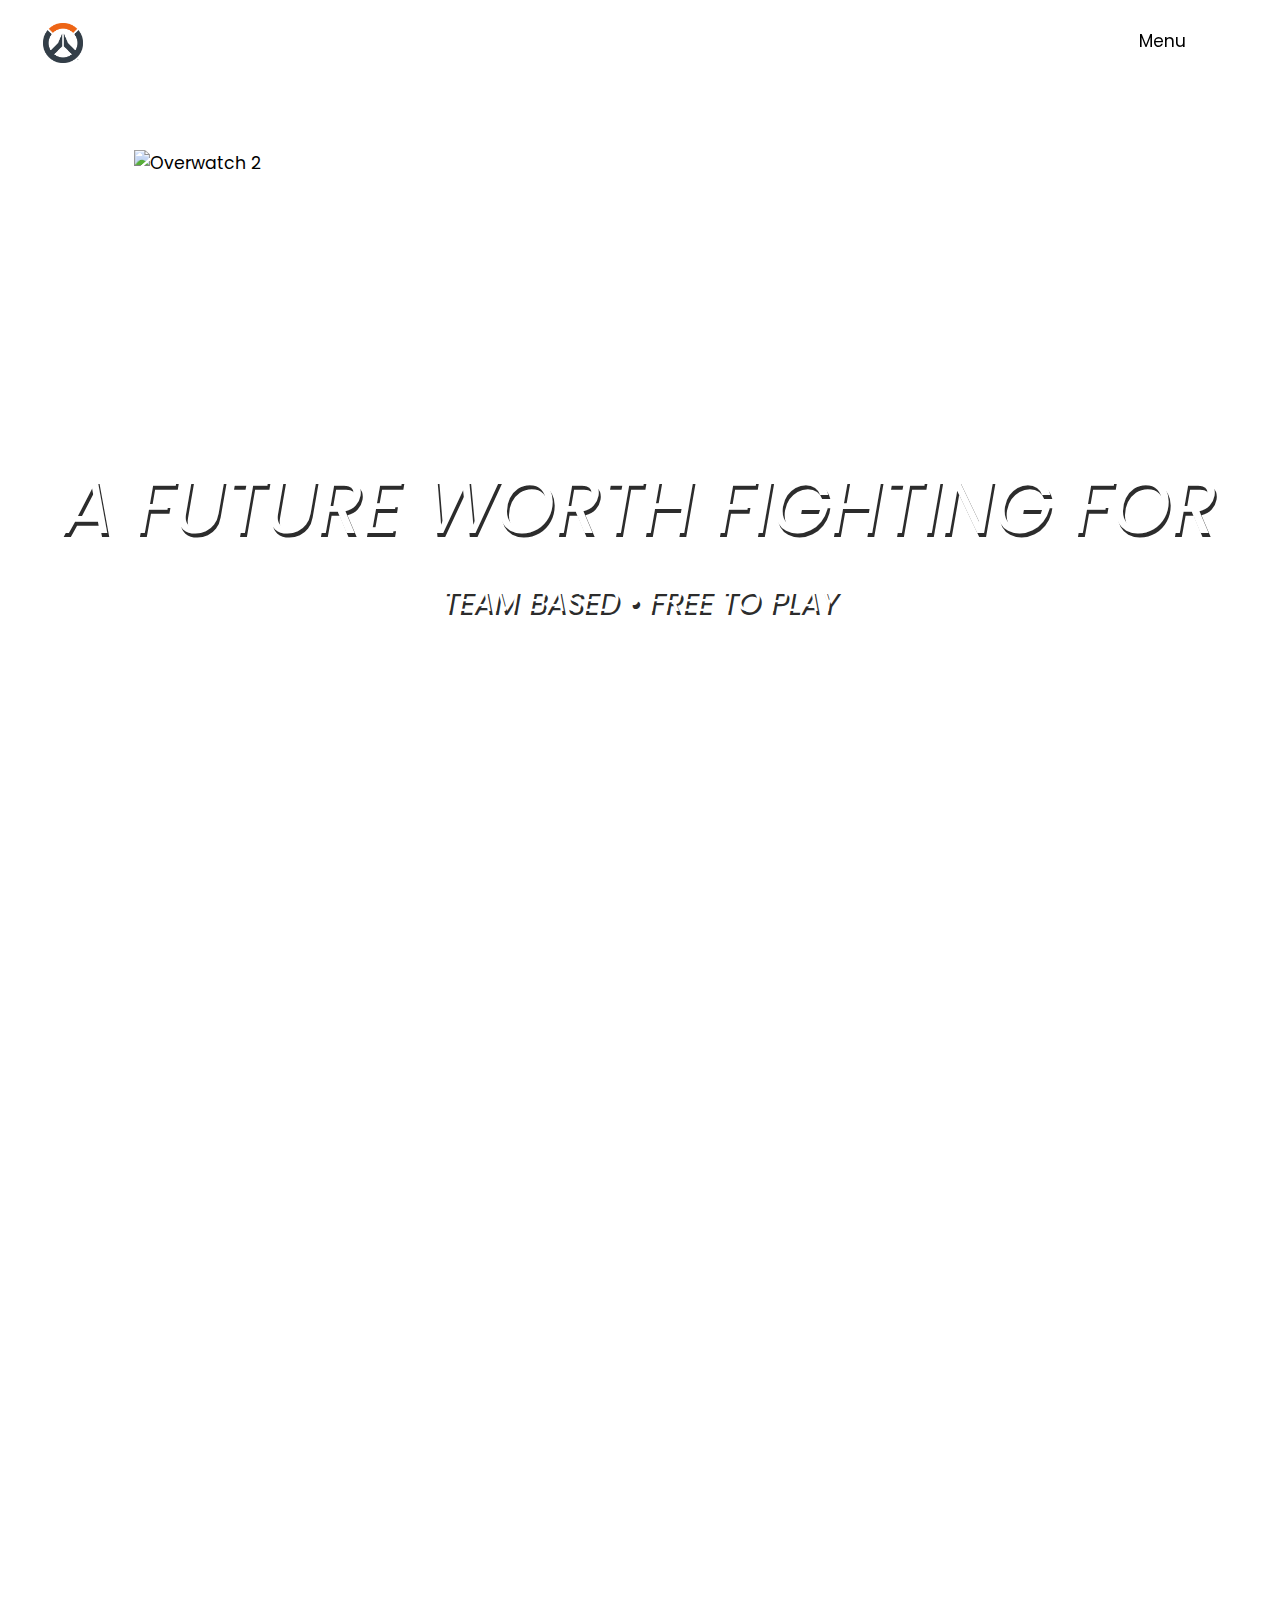
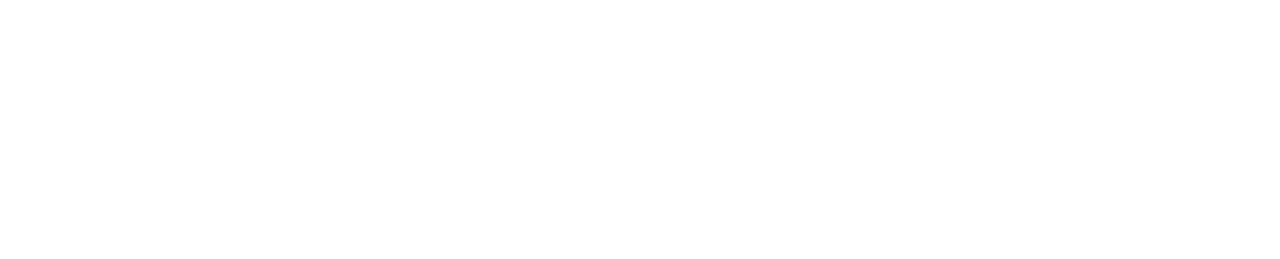
==== commit 2dbb174b: "index kész" ====
--- a/index.html
+++ b/index.html
@@ -9,14 +9,8 @@
     <link rel="stylesheet" href="style.css">
     <link href="https://fonts.googleapis.com/css2?family=Poppins&display=swap" rel="stylesheet">
 </head>
-<body>
+<body id="index">
 
-<div class="video-bg">       
-    <video autoplay loop muted plays- inline>
-        <source src="bg-video.mp4" type="video/mp4">
-    </video>
-</div>
- 
 <div class="header">
     <div class="dropdown">
         <span>Menu</span>
@@ -32,10 +26,18 @@
     <a href="https://overwatch.blizzard.com/en-us/" target="overwatch"><img src="Overwatch_2_logo.svg.png" alt="" class="logo-s"></a>
 </div class="header">
 
-<!-- 
-    <img src="https://blz-contentstack-images.akamaized.net/v3/assets/blt9c12f249ac15c7ec/bltbcf2689c29fa39eb/622906a991f4232f0085d3cc/Masthead_Overwatch2_Logo.png" alt="Overwatch 2"> -->
 
+<div class="homepage">
+    <p class="text1">A FUTURE WORTH FIGHTING FOR</p>
+    <p class="text2">TEAM BASED • FREE TO PLAY</p>
+</div>
 
+<img src="https://blz-contentstack-images.akamaized.net/v3/assets/blt9c12f249ac15c7ec/bltbcf2689c29fa39eb/622906a991f4232f0085d3cc/Masthead_Overwatch2_Logo.png?format=webply&quality=70" alt="Overwatch 2" class="indextitle">
+
+<video autoplay muted loop id="video-bg">
+    <source src="bg-video.mp4" type="video/mp4"> 
+</video>
+ 
 
 
 
--- a/style.css
+++ b/style.css
@@ -35,20 +35,59 @@
 
 .video-bg
 {
-    height: 100vh;
-    background-image: linear-gradient(rgba(12,3,51,0.3),rgba(12,3,51,0.3));
     position: fixed;
-    display: flex;
-    align-items: center;
-    justify-content: center;
-    margin-left: -8px;
-    opacity: 1;
-}
-
-.video-bg video
-{
+    margin-left: -20px;
+    bottom: 0;
+    right: 0;
+}
+
+#index video
+{
+    margin-top: 588px;
     height: 1080px;
     width: 1920px;
+    margin-left: -8px;
+}
+
+.homepage
+{
+    margin-top: -75px;
+    margin-left: -8px;
+    width: 100vw;
+    height: 100vh;
+    background-image: url(https://images2.alphacoders.com/104/1049773.jpg);
+    background-size: cover;
+    background-repeat: no-repeat;
+}
+
+.text1
+{
+    color: white;
+    font-style: italic;
+    text-align: center;
+    padding-top: 450px;
+    font-size: 75px;
+    text-shadow: 2px 4px rgb(44, 44, 44) ;
+}
+
+.text2
+{
+    margin-top: -600px;
+    color: white;
+    font-style: italic;
+    text-align: center;
+    padding-top: 540px;
+    font-size: 30px;
+    text-shadow: 2px 4px rgb(44, 44, 44) ;
+}
+
+.indextitle
+{
+    display: block;
+    margin-left: auto;
+    margin-right: auto;
+    width: 80%;
+    margin-top: -750px;
 }
 
 #damage .bg-image, #tank .bg-image, #support .bg-image
@@ -101,7 +140,7 @@
     left: 0%;
     text-align: center;
     visibility: visible;
-    font-size: 2em;
+    font-size: 1.5em;
     opacity: 1;
     color: #333;
     background-color: rgba(100, 100, 100, 0.15);
@@ -352,7 +391,6 @@
     padding-top: 200px;
 }
 
-
 /* PLAY */
 #PLAY
 {
@@ -477,17 +515,685 @@
     width: 70vw;
 }
 
-/* #maps div
+#maps.szexpéter
 {
     height: 1080px;
     width: 100%;
     margin-left: -.39vw;
     background-repeat: no-repeat;
     background-size: cover;
-} */
+}
+
+/* background pictures */
+
+/* Characters */
+
+/* DAMAGE */
+
+#ashe
+{
+    background-image: url(https://images.blz-contentstack.com/v3/assets/blt2477dcaf4ebd440c/blt83273c22d0b94966/631a8ba0636d390da7825df1/1600_Ashe.jpg);
+}
+
+#bastion
+{
+    background-image: url(https://images.blz-contentstack.com/v3/assets/blt2477dcaf4ebd440c/bltcd0d5eb4b44d35f1/631a8b92e7bdcf0dd996c8e5/1600_Bastion.jpg);
+}
+
+#cassidy
+{
+    background-image: url(https://images.blz-contentstack.com/v3/assets/blt2477dcaf4ebd440c/blt4bb4c31f6849c25b/631a8b781613910e6926bfd4/2600_Cassidy.jpg);
+}
+
+#echo
+{
+    background-image: url(https://images.blz-contentstack.com/v3/assets/blt2477dcaf4ebd440c/blt6a6dc9da49d17b95/631a8b5feef3ae0e03c743ae/2600_Echo.jpg);
+    font-size: 0.9em;
+}
+
+#genji
+{
+    background-image: url(https://images.blz-contentstack.com/v3/assets/blt2477dcaf4ebd440c/blt22836a6cfd1c3335/631a8b576d5f7a0df8d92798/1600_Genji.jpg);
+}
+
+#hanzo
+{
+    background-image: url(https://images.blz-contentstack.com/v3/assets/blt2477dcaf4ebd440c/blt94cbaa8364b60dc7/631a8b50eef3ae0e03c743aa/1600_Hanzo.jpg);
+    font-size: 0.95em;
+}
+
+#junkrat
+{
+    background-image: url(https://images.blz-contentstack.com/v3/assets/blt2477dcaf4ebd440c/bltf1d3568684bc383f/631a8b430e1b4f0e7b89a530/1600_Junkrat.jpg);
+}
+
+#mei
+{
+    background-image: url(https://images.blz-contentstack.com/v3/assets/blt2477dcaf4ebd440c/bltd0eb5529be69efbc/633773a6f87c00687e8ef21a/1600_Mei_02.jpg);
+}
+
+#pharah
+{
+    background-image: url(https://images.blz-contentstack.com/v3/assets/blt2477dcaf4ebd440c/blte7cef1a9a6df49eb/631a8af2a0ff920e11e791b8/1600_Pharah.jpg);
+}
+
+#reaper
+{
+    background-image: url(https://images.blz-contentstack.com/v3/assets/blt2477dcaf4ebd440c/blt2c301b09e7e28f15/631a8af9e7bdcf0dd996c8d1/1600_Reaper.jpg);
+}
+
+#sojourn
+{
+    background-image: url(https://images.blz-contentstack.com/v3/assets/blt2477dcaf4ebd440c/blt4e7eea062ae71ec8/631a8ad36d5f7a0df8d9278c/1600_Sojourn.jpg);
+}
+
+#soldier-76
+{
+    background-image: url(https://images.blz-contentstack.com/v3/assets/blt2477dcaf4ebd440c/bltaa73ebe257f75710/631a8ac985af980dae7a2eea/1600_Soldier_76.jpg);
+}
+
+#sombra
+{
+    background-image: url(https://images.blz-contentstack.com/v3/assets/blt2477dcaf4ebd440c/blt73c08ba684761b8a/631a8ac1f581050de0035de2/1600_Sombra.jpg);
+    font-size: 0.9em;
+}
+
+#symmetra
+{
+    background-image: url(https://images.blz-contentstack.com/v3/assets/blt2477dcaf4ebd440c/blt8bcd4a477c648ec3/631a8ab9a0ff920e11e791b0/1600_Symmetra.jpg);
+}
+
+#torbjörn
+{
+    background-image: url(https://images.blz-contentstack.com/v3/assets/blt2477dcaf4ebd440c/blt8af1bdb781ba7048/631a8ab1eef3ae0e03c7439a/1600_Torbjorn.jpg);
+}
+
+#tracer
+{
+    background-image: url(https://images.blz-contentstack.com/v3/assets/blt2477dcaf4ebd440c/bltb9e273d8483050b8/631a8aab3ab6f40dd2a90699/1600_Tracer.jpg);
+}
+
+#widowmaker
+{
+    background-image: url(https://images.blz-contentstack.com/v3/assets/blt2477dcaf4ebd440c/bltf1291f31fd38e28b/631a8a981613910e6926bfc8/1600_Widowmaker.jpg);
+}
+
+
+
+/* TANK */
+
+#doomfist
+{
+    background-image: url(https://images.blz-contentstack.com/v3/assets/blt2477dcaf4ebd440c/blt3f24de1ac73c318b/631a8b6ba633280e74dc25c9/1600_Doomfist.jpg);
+}
+
+#d_va
+{
+    background-image: url(https://images.blz-contentstack.com/v3/assets/blt2477dcaf4ebd440c/bltf8e9415141b0ec36/631a8b65e7bdcf0dd996c8e1/1600_Dva.jpg);
+    font-size: 0.85em;
+}
+
+#d_va h3
+{
+    margin: 5px 10px 0 20px;
+}
+
+#d_va p
+{
+    margin: 0 10px 5px 30px;
+}
+
+#wrecking_ball
+{
+    background-image: url(https://images.blz-contentstack.com/v3/assets/blt2477dcaf4ebd440c/blt55cca804cba3d52e/631a8a691566e20e82f30278/1600_Wrecking_Ball.jpg);
+    font-size: 0.9em;
+}
+
+#sigma
+{
+    background-image: url(https://images.blz-contentstack.com/v3/assets/blt2477dcaf4ebd440c/blt429c1784d8b446a4/631a8adbf581050de0035de6/1600_Sigma.jpg);
+}
+
+#winston
+{
+    background-image: url(https://images.blz-contentstack.com/v3/assets/blt2477dcaf4ebd440c/bltf9557fb8c51d1c43/631a8aa4eef3ae0e03c74396/1600_Winston.jpg);
+}
+
+#zarya
+{
+    background-image: url(https://images.blz-contentstack.com/v3/assets/blt2477dcaf4ebd440c/bltde66354cc09d1bb6/631a8a60be2fcf0db5eea4b4/1600_Zarya.jpg);
+}
+
+#junker_queen
+{
+    background-image: url(https://images.blz-contentstack.com/v3/assets/blt2477dcaf4ebd440c/blt3a1be33596e910c4/631a8b49a0ff920e11e791bc/2600_Junker_Queen.jpg);
+    font-size: 0.9em;
+}
+
+#roadhog
+{
+    background-image: url(https://images.blz-contentstack.com/v3/assets/blt2477dcaf4ebd440c/blt39930f17f179a7bd/631a8ae5eef3ae0e03c7439e/1600_Roadhog.jpg);
+}
+
+#reinhardt
+{
+    background-image: url(https://images.blz-contentstack.com/v3/assets/blt2477dcaf4ebd440c/blt8215ad99f856a606/631a8b03636d390da7825ddb/1600_Reinhardt.jpg);
+}
+
+#orisa
+{
+    background-image: url(https://images.blz-contentstack.com/v3/assets/blt2477dcaf4ebd440c/blt24fd76394a4111f7/631a8b0ba633280e74dc25c5/1600_Orisa.jpg);
+    font-size: 0.9em;
+}
+
+#ramattra
+{
+    background-image: url(https://images.blz-contentstack.com/v3/assets/blt2477dcaf4ebd440c/blt7cedd97f624c058d/637da2d146a48b0e063e4aad/1600_Ramattra.jpg);
+}
+
+
+
+/* SUPPORT */
+
+#ana
+{
+    background-image: url(https://images.blz-contentstack.com/v3/assets/blt2477dcaf4ebd440c/blt97ec60cf959e81f3/631a8babe337fa0dc7263beb/1600_Ana.jpg);
+}
+
+#baptiste
+{
+    background-image: url(https://images.blz-contentstack.com/v3/assets/blt2477dcaf4ebd440c/blt7409943072f0d44c/631a8b99f581050de0035dfa/1600_Baptiste.jpg);
+}
+
+#brigitte
+{
+    background-image: url(https://images.blz-contentstack.com/v3/assets/blt2477dcaf4ebd440c/bltf362dee5d41929be/631a8b7feef3ae0e03c743b6/1600_Brigitte.jpg);
+    font-size: 0.9em;
+}
+
+#brigitte h3
+{
+    margin: 10px 10px 0 20px;
+}
+
+#brigitte p
+{
+    margin: 0 10px 5px 30px;
+}
+
+#kiriko
+{
+    background-image: url(https://images.blz-contentstack.com/v3/assets/blt2477dcaf4ebd440c/blt74033e83230dc856/631a8b34f581050de0035df2/1600_Kiriko.jpg);
+}
+
+#lucio
+{
+    background-image: url(https://images.blz-contentstack.com/v3/assets/blt2477dcaf4ebd440c/blt77c5cddf632a67d7/631a8b2bf581050de0035dee/1600_Lucio.jpg);
+    font-size: 0.95em;
+}
+
+#mercy
+{
+    background-image: url(https://images.blz-contentstack.com/v3/assets/blt2477dcaf4ebd440c/blta556d4020266a6db/631a8b1eeef3ae0e03c743a2/1600_Mercy.jpg);
+    font-size: 0.9em;
+}
+
+#moira
+{
+    background-image: url(https://images.blz-contentstack.com/v3/assets/blt2477dcaf4ebd440c/blt8188c6691a334d73/631a8b17be2fcf0db5eea4bc/1600_Moira.jpg);
+}
+
+#zenyatta
+{
+    background-image: url(https://images.blz-contentstack.com/v3/assets/blt2477dcaf4ebd440c/blt31b9997e4476de74/631a8a57eef3ae0e03c7438a/1600_Zenyatta.jpg);
+}
+
+/* Maps */
+
+#busan
+{
+    background-image: url(https://oyster.ignimgs.com/mediawiki/apis.ign.com/overwatch-2/8/80/OW2_Busan_Downtown_1.jpg?width=1920);
+    background-repeat: no-repeat;
+    background-size: cover;
+    background-position: center;
+}
+
+#ilois
+{
+    background-image: url(https://oyster.ignimgs.com/mediawiki/apis.ign.com/overwatch-2/3/38/OW2_Ilios_Lighthouse_3.jpg?width=1920);
+    background-repeat: no-repeat;
+    background-size: cover;
+    background-position: center;
+}
+
+#lijangtower
+{
+    background-image: url(https://oyster.ignimgs.com/mediawiki/apis.ign.com/overwatch-2/8/88/OW2_Lijiang_Tower_Garden.jpg?width=1920);
+    background-repeat: no-repeat;
+    background-size: cover;
+    background-position: center;
+}
+
+#nepal
+{
+    background-image: url(https://oyster.ignimgs.com/mediawiki/apis.ign.com/overwatch-2/0/07/OW2_Nepal_Shrine_2.jpg?width=1920);
+    background-repeat: no-repeat;
+    background-size: cover;
+    background-position: center;
+}
+
+#oasis
+{
+    background-image: url(https://oyster.ignimgs.com/mediawiki/apis.ign.com/overwatch-2/6/60/OW2_Oasis_City_Center_1.jpg?width=1920);
+    background-repeat: no-repeat;
+    background-size: cover;
+    background-position: center;
+}
+
+#circuitroyal
+{
+    background-image: url(https://oyster.ignimgs.com/mediawiki/apis.ign.com/overwatch-2/2/2d/OW2_Circuit_Royal_3.jpg?width=1920);
+    background-repeat: no-repeat;
+    background-size: cover;
+    background-position: center;
+}
+
+#dorado
+{
+    background-image: url(https://oyster.ignimgs.com/mediawiki/apis.ign.com/overwatch-2/1/12/OW2_Dorado_3.jpg?width=1920);
+    background-repeat: no-repeat;
+    background-size: cover;
+    background-position: center;
+}
+
+#havana
+{
+    background-image: url(https://oyster.ignimgs.com/mediawiki/apis.ign.com/overwatch-2/0/04/OW2_Havana_1.jpg?width=1920);
+    background-repeat: no-repeat;
+    background-size: cover;
+    background-position: center;
+}
+
+#junkertown
+{
+    background-image: url(https://oyster.ignimgs.com/mediawiki/apis.ign.com/overwatch-2/9/9a/OW2_Junkertown_1.jpg?width=1920);
+    background-repeat: no-repeat;
+    background-size: cover;
+    background-position: center;
+}
+
+#rialto
+{
+    background-image: url(https://oyster.ignimgs.com/mediawiki/apis.ign.com/overwatch-2/2/27/OW2_Rialto_4.jpg?width=1920);
+    background-repeat: no-repeat;
+    background-size: cover;
+    background-position: center;
+}
+
+#route66
+{
+    background-image: url(https://oyster.ignimgs.com/mediawiki/apis.ign.com/overwatch-2/f/f3/OW2_Route_66_2.jpg?width=1920);
+    background-repeat: no-repeat;
+    background-size: cover;
+    background-position: center;
+}
+
+#watchpointgibraltar
+{
+    background-image: url(https://oyster.ignimgs.com/mediawiki/apis.ign.com/overwatch-2/c/c1/OW2_Watchpoint_Gibraltar_3.jpg?width=1920);
+    background-repeat: no-repeat;
+    background-size: cover;
+    background-position: center;
+}
+
+#blizzardworld
+{
+    background-image: url(https://oyster.ignimgs.com/mediawiki/apis.ign.com/overwatch-2/a/a9/OW2_Blizzard_World_3.jpg?width=1920);
+    background-repeat: no-repeat;
+    background-size: cover;
+    background-position: center;
+}
+
+#eichenwalde
+{
+    background-image: url(https://oyster.ignimgs.com/mediawiki/apis.ign.com/overwatch-2/4/4c/OW2_Eichenwalde_1.jpg?width=1920);
+    background-repeat: no-repeat;
+    background-size: cover;
+    background-position: center;
+}
+
+#hollywood
+{
+    background-image: url(https://oyster.ignimgs.com/mediawiki/apis.ign.com/overwatch-2/f/fa/OW2_Hollywood_4.jpg?width=1920);
+    background-repeat: no-repeat;
+    background-size: cover;
+    background-position: center;
+}
+
+#kingsrow
+{
+    background-image: url(https://oyster.ignimgs.com/mediawiki/apis.ign.com/overwatch-2/c/ca/OW2_Kings_Row_1.jpg?width=1920);
+    background-repeat: no-repeat;
+    background-size: cover;
+    background-position: center;
+}
+
+#midtown
+{
+    background-image: url(https://oyster.ignimgs.com/mediawiki/apis.ign.com/overwatch-2/5/5f/OW2_Midtown_2.jpg?width=1920);
+    background-repeat: no-repeat;
+    background-size: cover;
+    background-position: center;
+}
+
+#numbani
+{
+    background-image: url(https://oyster.ignimgs.com/mediawiki/apis.ign.com/overwatch-2/0/02/OW2_Numbani_3.jpg?width=1920);
+    background-repeat: no-repeat;
+    background-size: cover;
+    background-position: center;
+}
+
+#paraiso
+{
+    background-image: url(https://oyster.ignimgs.com/mediawiki/apis.ign.com/overwatch-2/7/7f/OW2_Paraiso_4.jpg?width=1920);
+    background-repeat: no-repeat;
+    background-size: cover;
+    background-position: center;
+}
+
+#colosseo
+{
+    background-image: url(https://oyster.ignimgs.com/mediawiki/apis.ign.com/overwatch-2/2/24/OW2_Colosseo.jpg?width=1920);
+    background-repeat: no-repeat;
+    background-size: cover;
+    background-position: center;
+}
+
+#esperanca
+{
+    background-image: url(https://oyster.ignimgs.com/mediawiki/apis.ign.com/overwatch-2/7/7d/OW2_Esperanca_2.jpg?width=1920);
+    background-repeat: no-repeat;
+    background-size: cover;
+    background-position: center;
+}
+
+#nqs
+{
+    background-image: url(https://oyster.ignimgs.com/mediawiki/apis.ign.com/overwatch-2/0/0c/OW2_New_Queen_Street_2.jpg?width=1920);
+    background-repeat: no-repeat;
+    background-size: cover;
+    background-position: center;
+}
+
+#ayutthaya
+{
+    background-image: url(https://oyster.ignimgs.com/mediawiki/apis.ign.com/overwatch-2/3/36/OW2_Ayutthaya.jpg?width=1920);
+    background-repeat: no-repeat;
+    background-size: cover;
+    background-position: center;
+}
+
+#castillo
+{
+    background-image: url(https://oyster.ignimgs.com/mediawiki/apis.ign.com/overwatch-2/2/27/OW2_Castillo_2.jpg?width=1920);
+    background-repeat: no-repeat;
+    background-size: cover;
+    background-position: center;
+}
+
+#cg
+{
+    background-image: url(https://oyster.ignimgs.com/mediawiki/apis.ign.com/overwatch-2/d/d5/OW2_Chateau_Guillard_2.jpg?width=1920);
+    background-repeat: no-repeat;
+    background-size: cover;
+    background-position: center;
+}
+
+#ecoa
+{
+    background-image: url(https://oyster.ignimgs.com/mediawiki/apis.ign.com/overwatch-2/2/20/OW2_Ecopoint_Antartica.jpg?width=1920);
+    background-repeat: no-repeat;
+    background-size: cover;
+    background-position: center;
+}
+
+#kanezaka
+{
+    background-image: url(https://oyster.ignimgs.com/mediawiki/apis.ign.com/overwatch-2/2/2f/OW2_Kanezaka_2.jpg?width=1920);
+    background-repeat: no-repeat;
+    background-size: cover;
+    background-position: center;
+}
+
+#malevento
+{
+    background-image: url(https://oyster.ignimgs.com/mediawiki/apis.ign.com/overwatch-2/1/1a/OW2_Malevento_2.jpg?width=1920);
+    background-repeat: no-repeat;
+    background-size: cover;
+    background-position: center;
+}
+
+#necropolis
+{
+    background-image: url(https://oyster.ignimgs.com/mediawiki/apis.ign.com/overwatch-2/9/9b/OW2_Necropolis_3.jpg?width=1920);
+    background-repeat: no-repeat;
+    background-size: cover;
+    background-position: center;
+}
+
+#petra
+{
+    background-image: url(https://oyster.ignimgs.com/mediawiki/apis.ign.com/overwatch-2/8/89/OW2_Petra_1.jpg?width=1920);
+    background-repeat: no-repeat;
+    background-size: cover;
+    background-position: center;
+}
+
+#workshop
+{
+    background-image: url(https://oyster.ignimgs.com/mediawiki/apis.ign.com/overwatch-2/c/c5/OW2_Workshop_Island.jpg?width=1920);
+    background-repeat: no-repeat;
+    background-size: cover;
+    background-position: center;
+}
+
+#hanamura
+{
+    background-image: url(https://oyster.ignimgs.com/mediawiki/apis.ign.com/overwatch-2/d/df/OW2_Hanamura_3.jpg?width=1920);
+    background-repeat: no-repeat;
+    background-size: cover;
+    background-position: center;
+}
+
+#hlc
+{
+    background-image: url(https://oyster.ignimgs.com/mediawiki/apis.ign.com/overwatch-2/5/5c/OW2_Lunar_Colony_3.jpg?width=1920);
+    background-repeat: no-repeat;
+    background-size: cover;
+    background-position: center;
+}
+
+#paris
+{
+    background-image: url(https://oyster.ignimgs.com/mediawiki/apis.ign.com/overwatch-2/d/db/OW2_Paris_1.jpg?width=1920);
+    background-repeat: no-repeat;
+    background-size: cover;
+    background-position: center;
+}
+
+#toa
+{
+    background-image: url(https://oyster.ignimgs.com/mediawiki/apis.ign.com/overwatch-2/2/24/OW2_Anubis.jpg?width=1920);
+    background-repeat: no-repeat;
+    background-size: cover;
+    background-position: center;
+}
+
+#blackforest
+{
+    background-image: url(https://oyster.ignimgs.com/mediawiki/apis.ign.com/overwatch-2/e/e1/OW2_Black_Forest.jpg?width=1920);
+    background-repeat: no-repeat;
+    background-size: cover;
+    background-position: center;
+}
+
+#volskaya
+{
+    background-image: url(https://oyster.ignimgs.com/mediawiki/apis.ign.com/overwatch-2/e/e6/OW2_Volskaya_3.jpg?width=1920);
+    background-repeat: no-repeat;
+    background-size: cover;
+    background-position: center;
+}
+
+#maps
+{
+    color: white;
+    background-color: rgb(197, 90, 32);
+}
+
+#maps .title
+{
+    margin-left: auto;
+    margin-right: auto;
+    text-align: center;
+}
+
+#maps td>a
+{
+    color: rgb(206, 206, 206)
+}
+
+#maps div
+{
+    padding-bottom: 100px;
+    margin-top: -100px;
+    padding-top: 100px;
+}
+
+.mapsfelirat
+{
+    margin-left: auto;
+    margin-right: auto;
+    text-align: center;
+}
+
+#maps h2
+{
+    margin-top: 120px;
+    margin-bottom: -120px;
+}
+
+#maps div .text
+{
+    width: 50vw;
+    border: 15px solid rgb(255, 89, 0);
+    border-radius: 20%;
+    border-style: outset;
+    text-align: center;
+    background-color: rgba(100, 100, 100, 0.7);
+    margin-top: 50px;
+    padding-top: -100px;
+}
+
+.text.center
+{
+    margin-top: 5px;
+    margin-bottom: 5px;
+    margin-left: auto;
+    margin-right: auto;
+}
+
+#maps .szexpéter
+{
+    transition: 0.3s;
+}
+
+#maps .title:hover ~ .szexpéter
+{
+    opacity: 0;
+    transition: 0.3s;
+}
+
+/* Gamemodes */
+
+#gamemodes .bg-image
+{
+    background-image: url(https://cdn1.dotesports.com/wp-content/uploads/2021/06/04023112/OW2_Blizzcon_2019_Screenshot_Push_Gameplay_01.jpg);
+    opacity: .8;
+    margin-top: -105px;
+}
+
+#control .bg-image
+{
+    background-image: url(https://primagames.com/wp-content/uploads/2022/10/Best-Controller-Settings-for-Overwatch-2-Settings-Guide.jpg?fit=1200%2C675);
+}
+
+#escort .bg-image
+{
+    background-image: url(https://www.pockettactics.com/wp-content/sites/pockettactics/2022/10/overwatch-2-maps.jpg);
+}
+
+#hybrid .bg-image
+{
+    background-image: url(https://oyster.ignimgs.com/mediawiki/apis.ign.com/overwatch-2/0/0e/OW2_Hybrid.jpg?width=1280);
+}
+
+#ctf .bg-image
+{
+    background-image: url(https://cdn.mos.cms.futurecdn.net/6Y3b326hAC2BTcE8gLBMxa.jpg);
+}
+
+#elimination .bg-image
+{
+    background-image: url(https://d.newsweek.com/en/full/2128066/overwatch-2-doomfist-pharah-batiste-winston.png);
+}
+
+#deathmatch .bg-image
+{
+    background-image: url(https://bnetcmsus-a.akamaihd.net/cms/blog_header/48/48PLUGPFVKID1504108278330.jpg);
+}
+
+#team_deathmatch .bg-image
+{
+    background-image: url(https://www.theloadout.com/wp-content/sites/theloadout/2022/10/overwatch-2-game-modes-team-deathmatch.jpg);
+}
+
+#bounty_hunter .bg-image
+{
+    background-image: url(https://i0.wp.com/thegamehaus.com/wp-content/uploads/2021/02/Bounty-Hunter.jpg?fit=1820%2C1024&ssl=1);
+}
+
+#ctf_blitz .bg-image
+{
+    background-image: url(https://www.gamerevolution.com/wp-content/uploads/sites/2/2020/01/Overwatch-2-CTF-Blitz-Mode-Title-Screen.png);
+}
+
+#low_gravity .bg-image
+{
+    background-image: url(https://www.theloadout.com/wp-content/sites/theloadout/2022/10/overwatch-2-game-modes-ctf-blitz.jpg);
+}
+
+#limited_duel .bg-image
+{
+    background-image: url(https://oyster.ignimgs.com/mediawiki/apis.ign.com/overwatch-2/0/03/OW2_Push.jpg?width=640);
+}
+
+#no_limits .bg-image
+{
+    background-image: url(https://www.gamespot.com/a/uploads/screen_large/1574/15746725/4041442-untitled.png);
+    padding-bottom: 100px;
+}
+
+/* Responsiveness */
 
 @media screen and (max-width: 1450px)
 {
+    body
+    {
+        font-size: 13pt;
+    }
+
     .header .logo
     {
         width: 0;
@@ -587,6 +1293,71 @@
         font-size: 15pt;
     }
 
+    .description
+    {
+        font-size: 0.8em;
+    }
+
+    .description h1
+    {
+        margin: 70px 10px 0px 10px;
+    }
+
+    .description h2
+    {
+        margin: 0 15px;
+    }
+
+    .description h3
+    {
+        margin: 0 10px 0 20px;
+    }
+
+    .description p
+    {
+        margin: 0 10px 0 30px;
+    }
+
+    #d_va.description
+    {
+        font-size: 0.8em;
+    }
+
+    #junker_queen.description
+    {
+        font-size: 0.8em;
+    }
+
+    #orisa.description
+    {
+        font-size: 0.85em;
+    }
+
+    #wrecking_ball.description
+    {
+        font-size: 0.8em;
+    }
+
+    #hanzo.description
+    {
+        font-size: 0.9em;
+    }
+
+    #sombra.description
+    {
+        font-size: 0.8em;
+    }
+
+    #brigitte.description
+    {
+        font-size: 0.8em;
+    }
+
+    #lucio.description
+    {
+        font-size: 0.9em;
+    }
+
     .gamemodecontent
     {
         /* height: 900px; */
